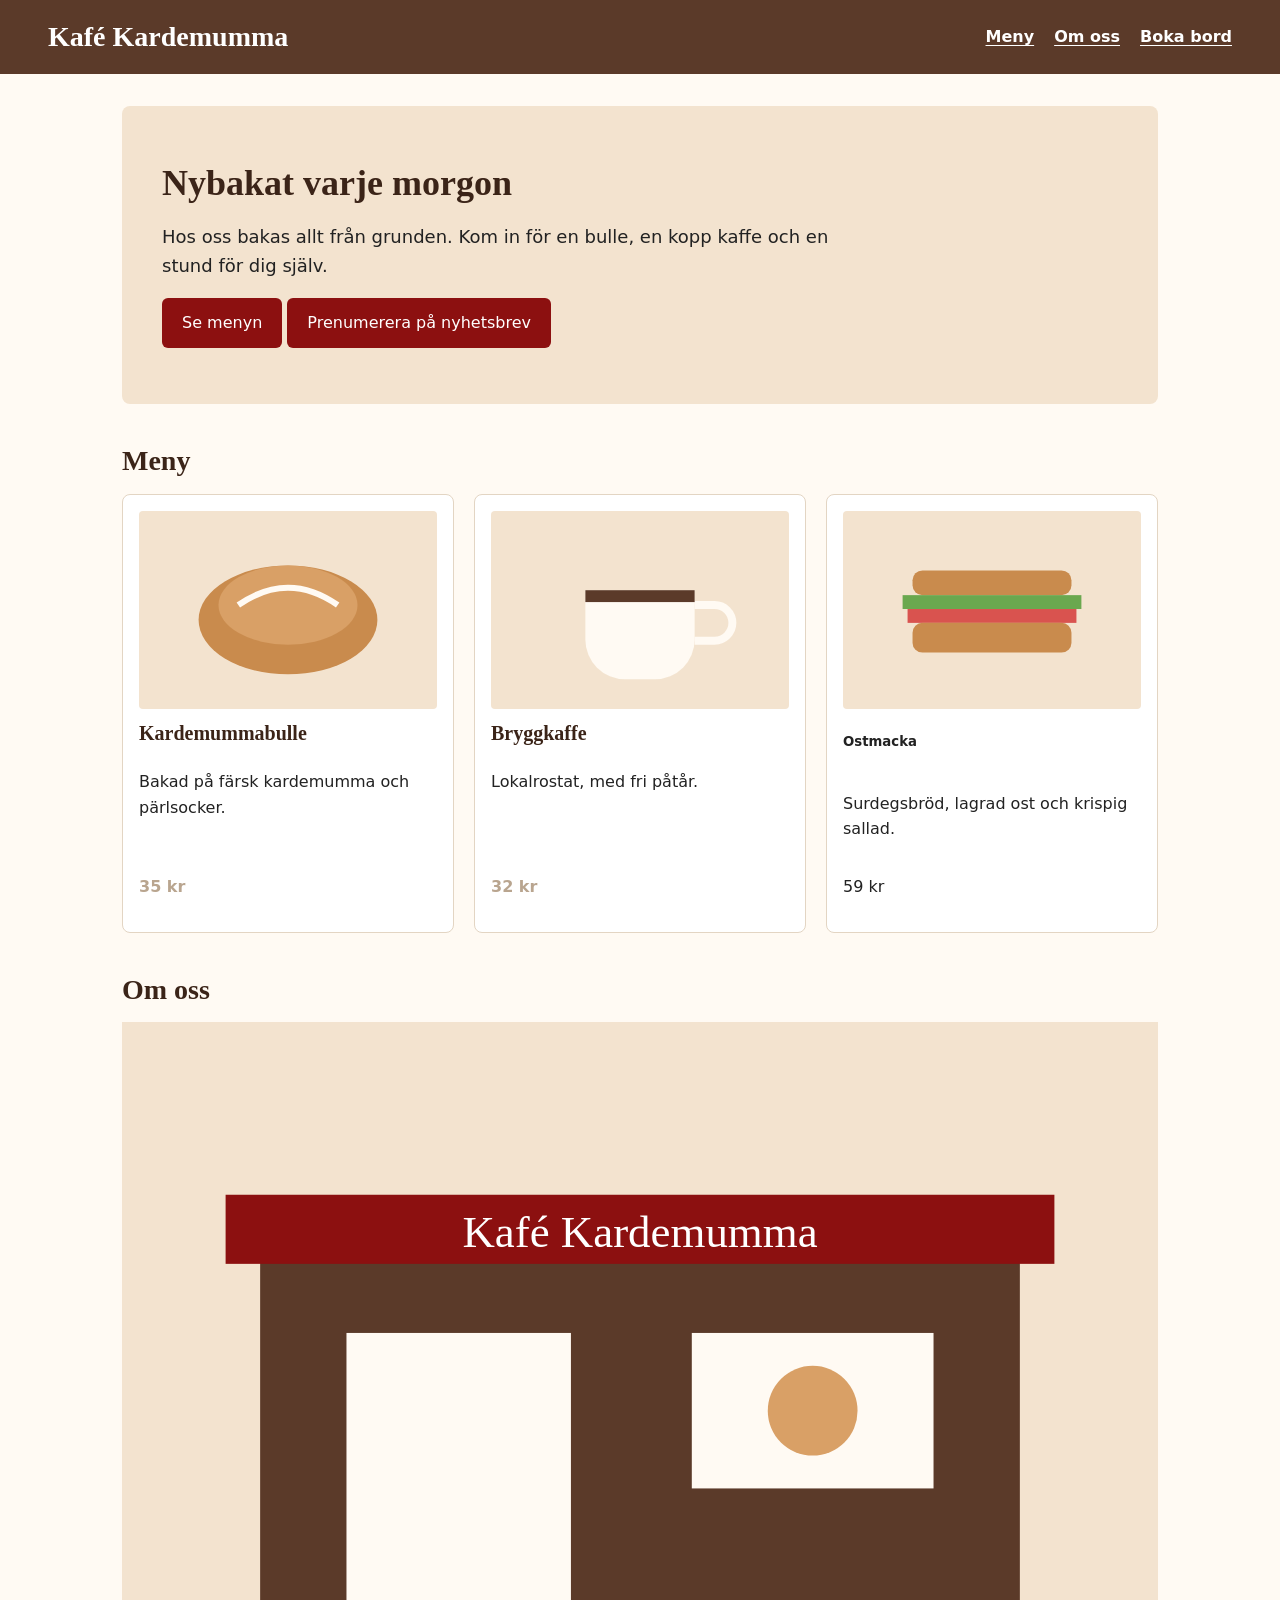
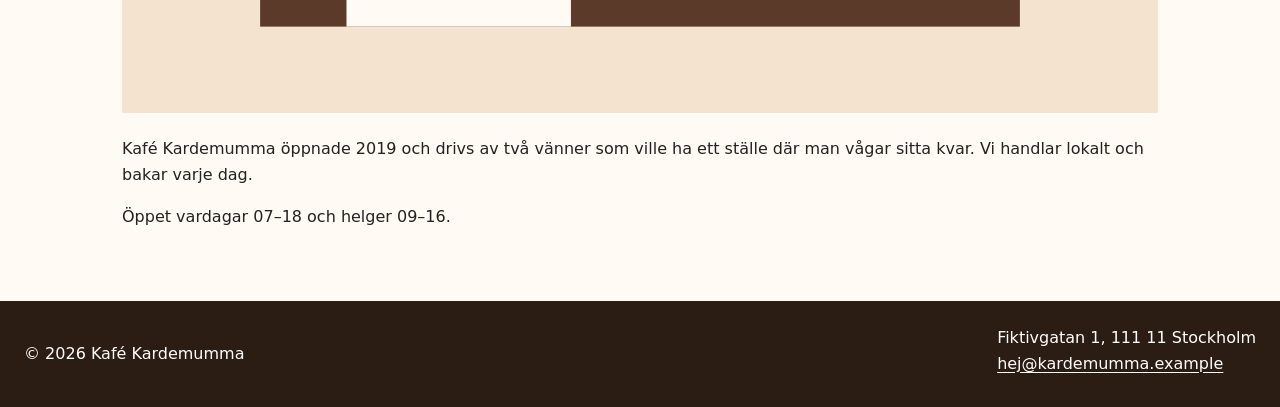
==== index.html @ 0b8ea447 "Add files via upload" ====
<!DOCTYPE html>
<html lang="sv">
<head>
  <meta charset="UTF-8">
  <meta name="viewport" content="width=device-width, initial-scale=1.0">
  <title>Kafé Kardemumma – fika i hjärtat av Stockholm</title>
  <link rel="stylesheet" href="css/variables.css">
  <link rel="stylesheet" href="css/base.css">
  <link rel="stylesheet" href="css/layout.css">
  <link rel="stylesheet" href="css/components.css">
</head>
<body>
  <header>
    <h1>Kafé Kardemumma</h1>
    <nav aria-label="Huvudmeny">
      <ul>
        <li><a href="#meny">Meny</a></li>
        <li><a href="#om-oss">Om oss</a></li>
        <li><a href="kontakt.htm">Boka bord</a></li>
      </ul>
    </nav>
  </header>

  <main>
    <section id="hero">
      <h2>Nybakat varje morgon</h2>
      <p>Hos oss bakas allt från grunden. Kom in för en bulle, en kopp kaffe och en stund för dig själv.</p>
      <a href="#meny" class="knapp">Se menyn</a>
      <div class="knapp" onclick="alert('Hej!')">Prenumerera på nyhetsbrev</div>
    </section>

    <section id="meny">
      <h2>Meny</h2>
      <div class="meny-lista">
      <article>
        <img src="images/bulle.svg" alt="Illustration av en kardemummabulle">
        <h3>Kardemummabulle</h3>
        <p>Bakad på färsk kardemumma och pärlsocker.</p>
        <p class="pris">35 kr</p>
      </article>
      <article>
        <img src="images/kaffe.svg">
        <h3>Bryggkaffe</h3>
        <p>Lokalrostat, med fri påtår.</p>
        <p class="pris">32 kr</p>
      </article>
      <article>
        <img src="images/smorgas.svg" alt="Illustration av en smörgås">
        <h5>Ostmacka</h5>
        <p>Surdegsbröd, lagrad ost och krispig sallad.</p>
        <p class="priss">59 kr</p>
      </article>
      </div>
    </section>

    <section id="meny">
      <h2>Om oss</h2>
      <img src="images/kafe.svg" alt="Illustration av Kafé Kardemummas fasad">
      <p>Kafé Kardemumma öppnade 2019 och drivs av två vänner som ville ha ett ställe där man vågar sitta kvar. Vi handlar lokalt och bakar varje dag.</p>
      <p>Öppet vardagar 07–18 och helger 09–16.</p>
    </section>
  </main>

  <footer>
    <p>&copy; 2026 Kafé Kardemumma</p>
    <address>
      Fiktivgatan 1, 111 11 Stockholm<br>
      <a href="mailto:hej@kardemumma.example">hej@kardemumma.example</a>
    </address>
  </footer>
</body>
</html>
---- css/variables.css ----
/* Designtokens från Kafé Kardemummas design. Ändra här – det slår igenom överallt. */
:root {
  /* Färger */
  --color-primary: #8c1010;
  --color-primary-dark: #5e0a0a;
  --color-brown: #5b3a29;
  --color-brown-dark: #2b1c14;
  --color-heading: #3b2418;
  --color-text: #222222;
  --color-bg: #fffaf3;
  --color-surface: #ffffff;
  --color-tint: #f3e3cf;
  --color-border: #e3d5c3;
  --color-input-border: #8a7a6a;
  --color-focus: #1a73e8;

  /* Typografi */
  --font-body: system-ui, -apple-system, "Segoe UI", Roboto, sans-serif;
  --font-heading: Georgia, "Times New Roman", serif;
  --fs-base: 1rem;
  --fs-lead: 1.125rem;
  --fs-h3: 1.25rem;
  --fs-h2: 1.75rem;
  --fs-hero: 2.25rem;

  /* Avstånd (8-punktsskala) */
  --space-1: 8px;
  --space-2: 16px;
  --space-3: 24px;
  --space-4: 32px;
  --space-5: 48px;

  /* Övrigt */
  --radius: 8px;
  --radius-sm: 6px;
  --max-width: 1100px;
}
---- css/base.css ----
/* Grundregler: reset, body, rubriker, länkar */
*,
*::before,
*::after {
  box-sizing: border-box;
}

body {
  margin: 0;
  font-family: var(--font-body);
  font-size: var(--fs-base);
  line-height: 1.6;
  color: var(--color-text);
  background-color: var(--color-bg);
}

h1,
h2,
h3 {
  font-family: var(--font-heading);
  line-height: 1.2;
  color: var(--color-heading);
}

h2 {
  font-size: var(--fs-h2);
  margin: 0 0 var(--space-2);
}

h3 {
  font-size: var(--fs-h3);
  margin: 12px 0 var(--space-1);
}

a {
  color: var(--color-primary);
  text-underline-offset: 3px;
}

a:hover {
  color: var(--color-primary-dark);
}

a:focus-visible,
button:focus-visible,
input:focus-visible,
select:focus-visible,
textarea:focus-visible {
  outline: 3px solid var(--color-focus);
  outline-offset: 2px;
}

img {
  max-width: 100%;
  height: auto;
}

address {
  font-style: normal;
}
---- css/layout.css ----
/* Layout: sidans stora delar. Flexbox och Grid. Mobile first. */
header {
  display: flex;
  flex-wrap: wrap;
  align-items: center;
  justify-content: space-between;
  gap: var(--space-1) var(--space-3);
  background-color: var(--color-brown);
  color: #ffffff;
  padding: var(--space-2) var(--space-3);
}

header h1 {
  margin: 0;
  color: #ffffff;
  font-size: 1.75rem;
}

nav ul {
  display: flex;
  gap: 20px;
  list-style: none;
  margin: 0;
  padding: 0;
}

main {
  padding: var(--space-3);
  max-width: var(--max-width);
  margin: 0 auto;
}

section {
  margin-bottom: 40px;
}

.meny-lista {
  display: grid;
  grid-template-columns: repeat(auto-fit, minmax(240px, 1fr));
  gap: 20px;
}

#om-oss {
  display: grid;
  grid-template-columns: 1fr;
  gap: var(--space-1) var(--space-4);
}

#om-oss h2 {
  grid-column: 1 / -1;
}

footer {
  display: flex;
  flex-wrap: wrap;
  justify-content: space-between;
  gap: var(--space-2);
  background-color: var(--color-brown-dark);
  color: #ffffff;
  padding: var(--space-3);
}

@media (min-width: 600px) {
  main {
    padding: var(--space-4);
  }
}

@media (min-width: 900px) {
  header {
    padding: 20px var(--space-5);
  }

  #om-oss {
    grid-template-columns: 1fr 1fr;
    align-items: start;
  }

  #om-oss img {
    grid-row: 2 / span 2;
    grid-column: 2;
  }
}

#om-oss p {
  width: 640px;
}
---- css/components.css ----
/* Komponenter: återanvändbara delar (nav-länkar, kort, knapp, hero, formulär) */
nav a {
  color: #ffffff;
  font-weight: 600;
}

footer a {
  color: #ffffff;
}

.knapp {
  display: inline-block;
  background-color: var(--color-primary);
  color: #ffffff;
  padding: 12px 20px;
  border: 0;
  border-radius: var(--radius-sm);
  text-decoration: none;
  font: inherit;
  cursor: pointer;
}

.knapp:hover {
  background-color: var(--color-primary-dark);
  color: #ffffff;
}

/* Kort */
article {
  display: flex;
  flex-direction: column;
  background-color: var(--color-surface);
  border: 1px solid var(--color-border);
  border-radius: var(--radius);
  padding: var(--space-2);
}

article img,
#om-oss img {
  border-radius: 4px;
}

.pris {
  margin-top: auto;
  font-weight: 700;
  color: #b9a58f;
}

/* Hero */
#hero {
  background-color: var(--color-tint);
  padding: var(--space-4) var(--space-3);
  border-radius: var(--radius);
}

#hero p {
  font-size: var(--fs-lead);
  max-width: 60ch;
}

@media (min-width: 600px) {
  #hero {
    padding: 56px 40px;
  }

  #hero h2 {
    font-size: var(--fs-hero);
  }
}

/* Formulär */
.falt,
.val {
  margin-bottom: var(--space-2);
}

label {
  display: block;
  font-weight: 600;
  margin-bottom: 4px;
}

.val label {
  display: inline;
  font-weight: 400;
  margin-left: var(--space-1);
}

input[type="text"],
input[type="email"],
input[type="tel"],
input[type="date"],
select,
textarea {
  width: 100%;
  max-width: 28rem;
  padding: 10px 12px;
  border: 2px solid var(--color-input-border);
  border-radius: var(--radius-sm);
  font: inherit;
}

fieldset {
  border: 1px solid var(--color-border);
  border-radius: var(--radius);
  margin: 0 0 var(--space-2);
  padding: 12px var(--space-2);
}

legend {
  font-weight: 700;
  padding: 0 var(--space-1);
}
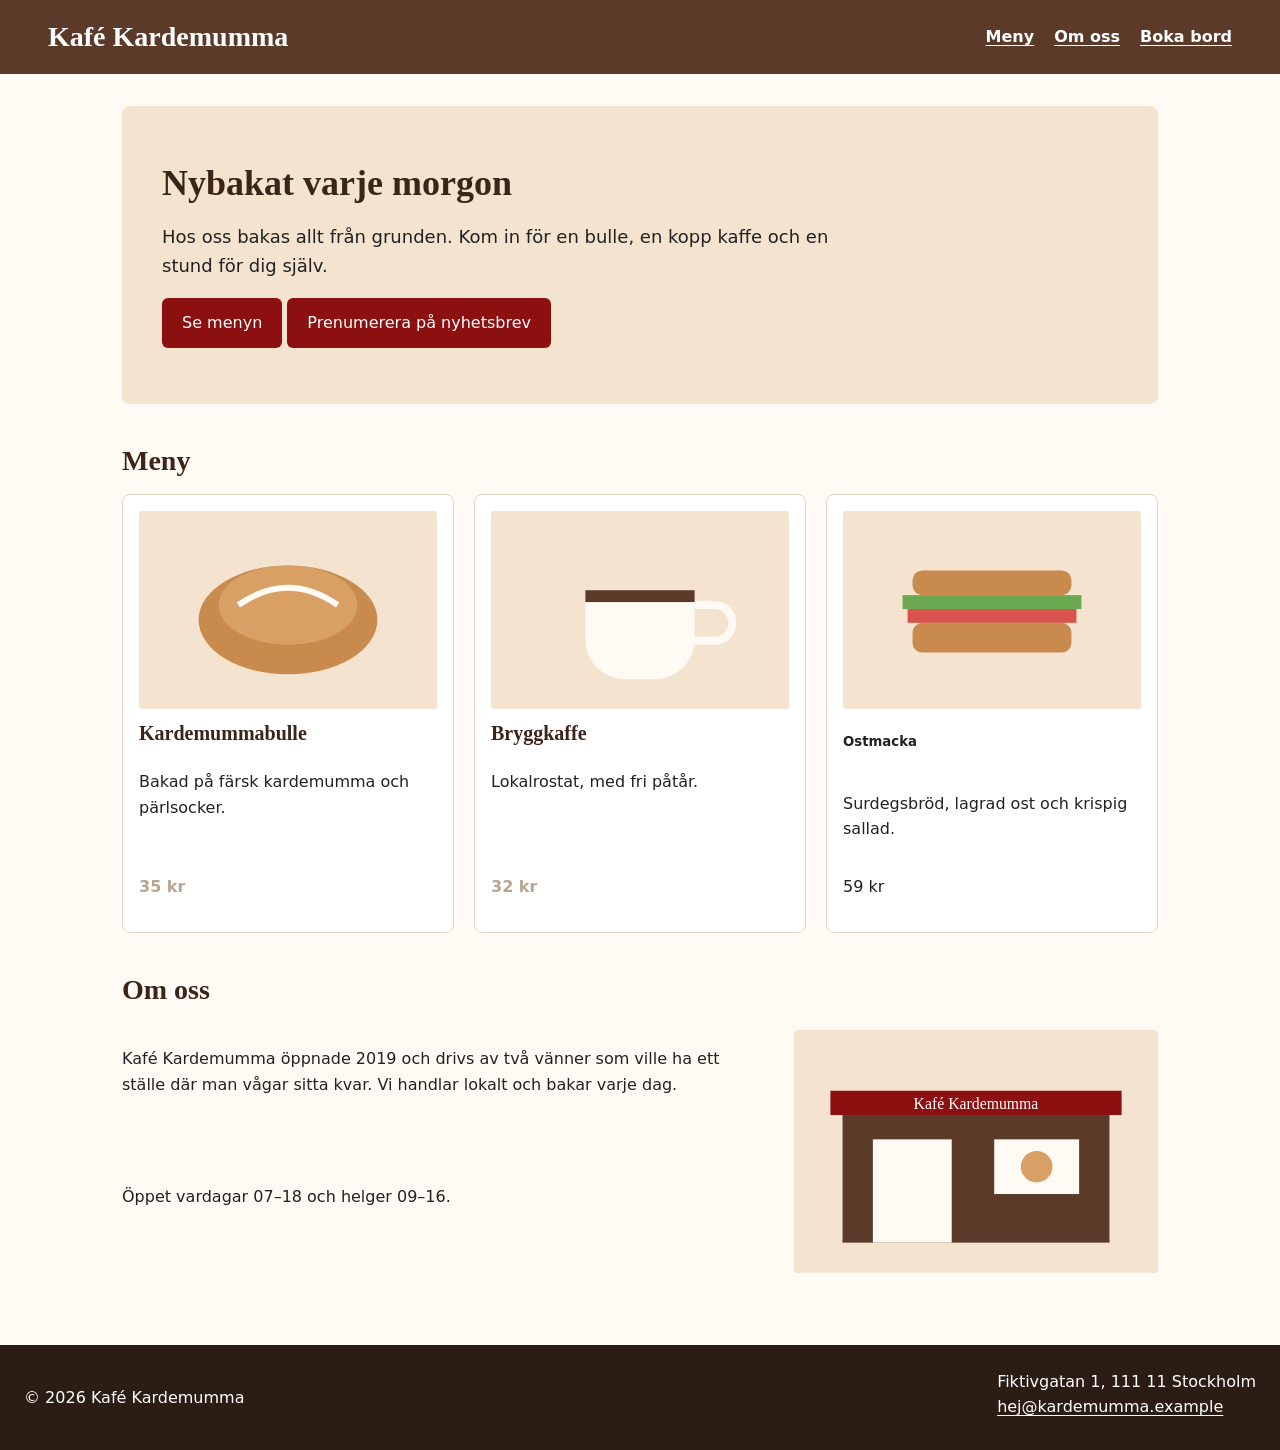
==== commit 2f8b9623: "rätta dubblerat id" ====
--- a/index.html
+++ b/index.html
@@ -53,7 +53,7 @@
       </div>
     </section>
 
-    <section id="meny">
+    <section id="om-oss">
       <h2>Om oss</h2>
       <img src="images/kafe.svg" alt="Illustration av Kafé Kardemummas fasad">
       <p>Kafé Kardemumma öppnade 2019 och drivs av två vänner som ville ha ett ställe där man vågar sitta kvar. Vi handlar lokalt och bakar varje dag.</p>
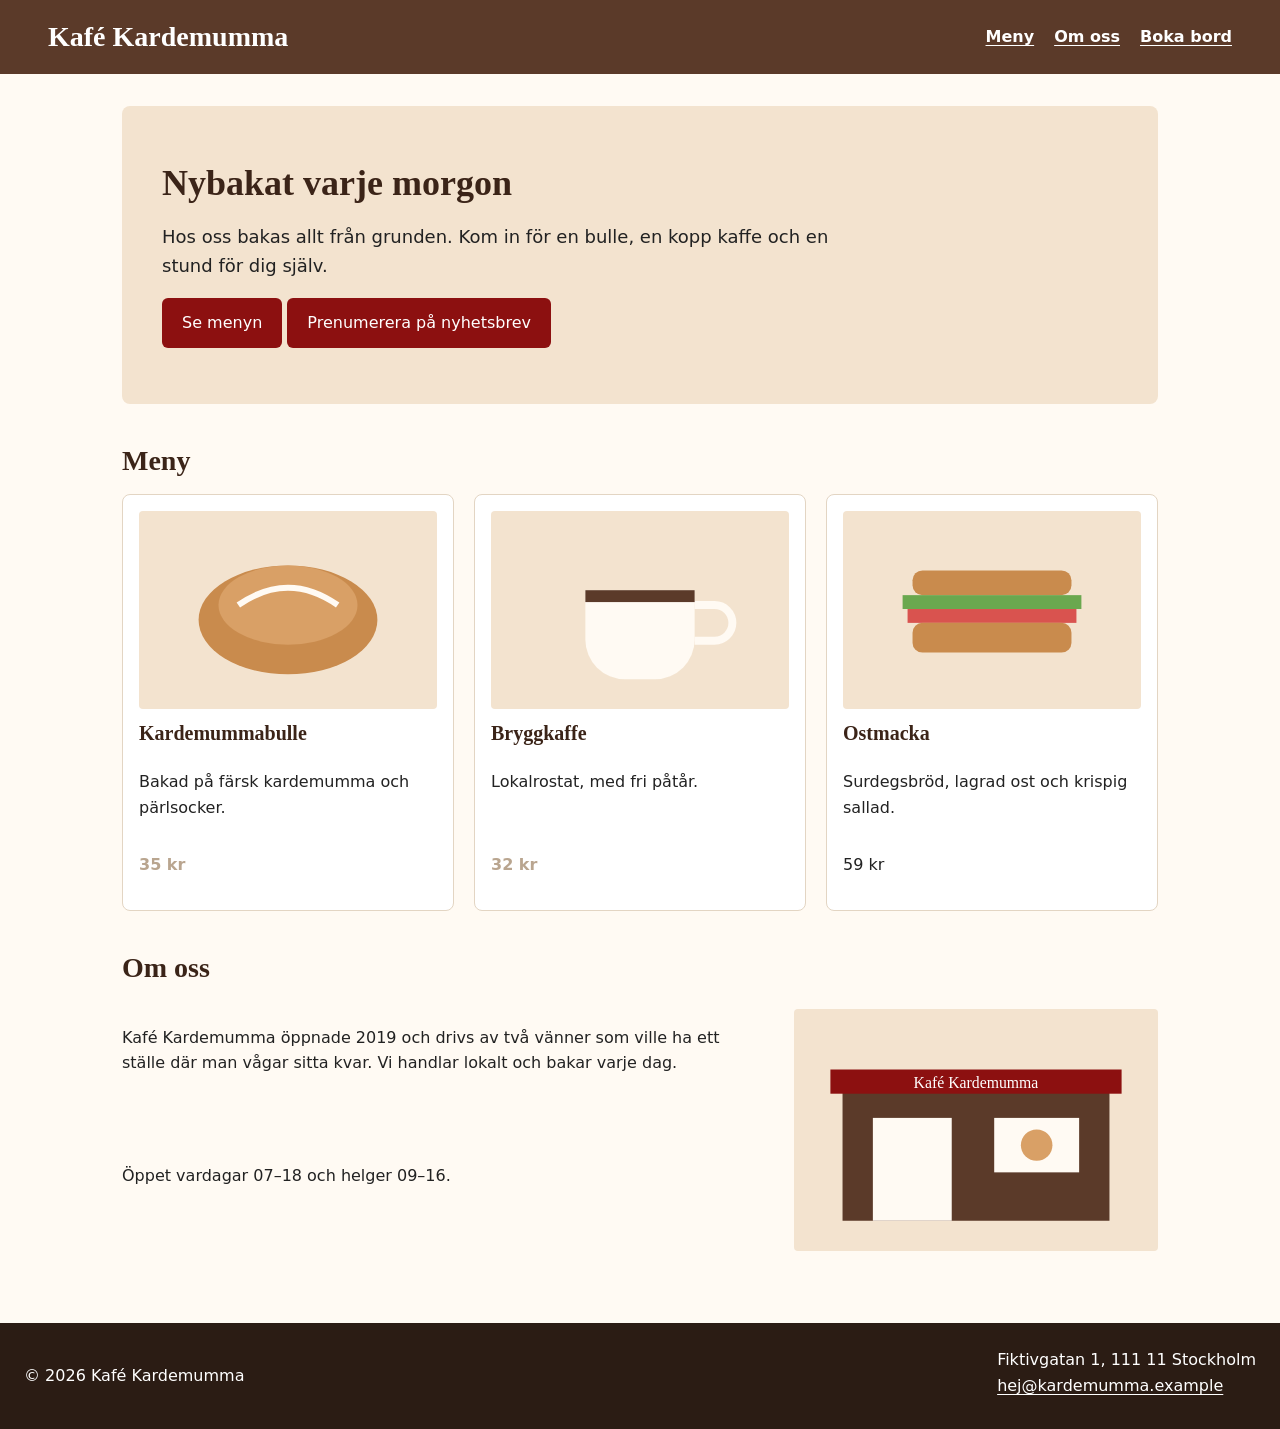
==== commit b96b900e: "rätta till h3 i ostmacka-artikel" ====
--- a/index.html
+++ b/index.html
@@ -39,14 +39,14 @@
         <p class="pris">35 kr</p>
       </article>
       <article>
-        <img src="images/kaffe.svg">
+        <img src="images/kaffe.svg" alt="Illustration av en kaffekopp">
         <h3>Bryggkaffe</h3>
         <p>Lokalrostat, med fri påtår.</p>
         <p class="pris">32 kr</p>
       </article>
       <article>
         <img src="images/smorgas.svg" alt="Illustration av en smörgås">
-        <h5>Ostmacka</h5>
+        <h3>Ostmacka</h3>
         <p>Surdegsbröd, lagrad ost och krispig sallad.</p>
         <p class="priss">59 kr</p>
       </article>
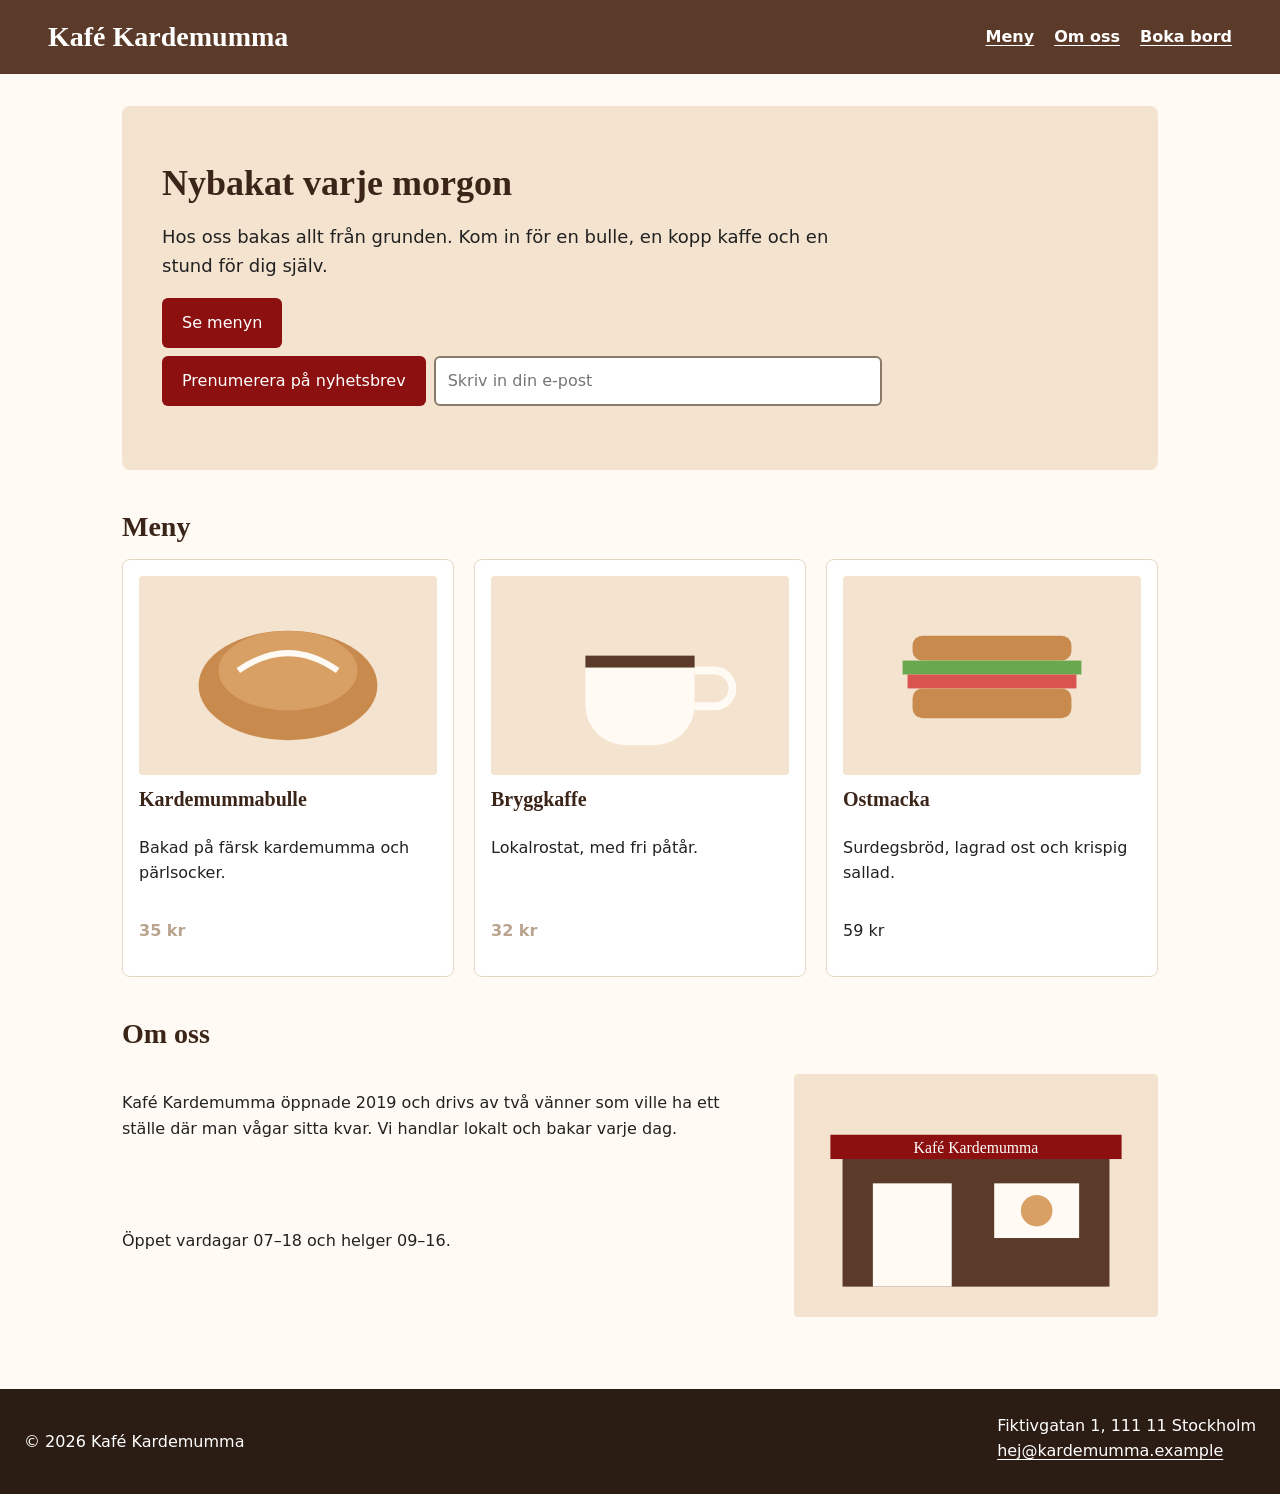
==== commit d739e52c: "rätta div-knapp till epost-formulär, uppdatera kvalitetslista" ====
--- a/index.html
+++ b/index.html
@@ -26,7 +26,11 @@
       <h2>Nybakat varje morgon</h2>
       <p>Hos oss bakas allt från grunden. Kom in för en bulle, en kopp kaffe och en stund för dig själv.</p>
       <a href="#meny" class="knapp">Se menyn</a>
-      <div class="knapp" onclick="alert('Hej!')">Prenumerera på nyhetsbrev</div>
+      <form class="form-nyhetsbrev">
+        <label for="email" class="visually-hidden">E-post</label>
+        <input type="email" id="email" name="email" placeholder="Skriv in din e-post" required>
+        <button type="submit" class="knapp">Prenumerera på nyhetsbrev</button>
+      </form>
     </section>
 
     <section id="meny">
--- a/css/components.css
+++ b/css/components.css
@@ -69,6 +69,29 @@
 }
 
 /* Formulär */
+.form-nyhetsbrev {
+  padding: var(--space-1) 0;
+  display: flex;
+  gap: 0.5rem;
+  flex-wrap: wrap;
+}
+
+.form-nyhetsbrev button {
+  order: -1;
+}
+
+.visually-hidden {
+  position: absolute;
+  width: 1px;
+  height: 1px;
+  padding: 0;
+  margin: -1px;
+  overflow: hidden;
+  clip-path: inset(50%);
+  white-space: nowrap;
+  border: 0;
+}
+
 .falt,
 .val {
   margin-bottom: var(--space-2);
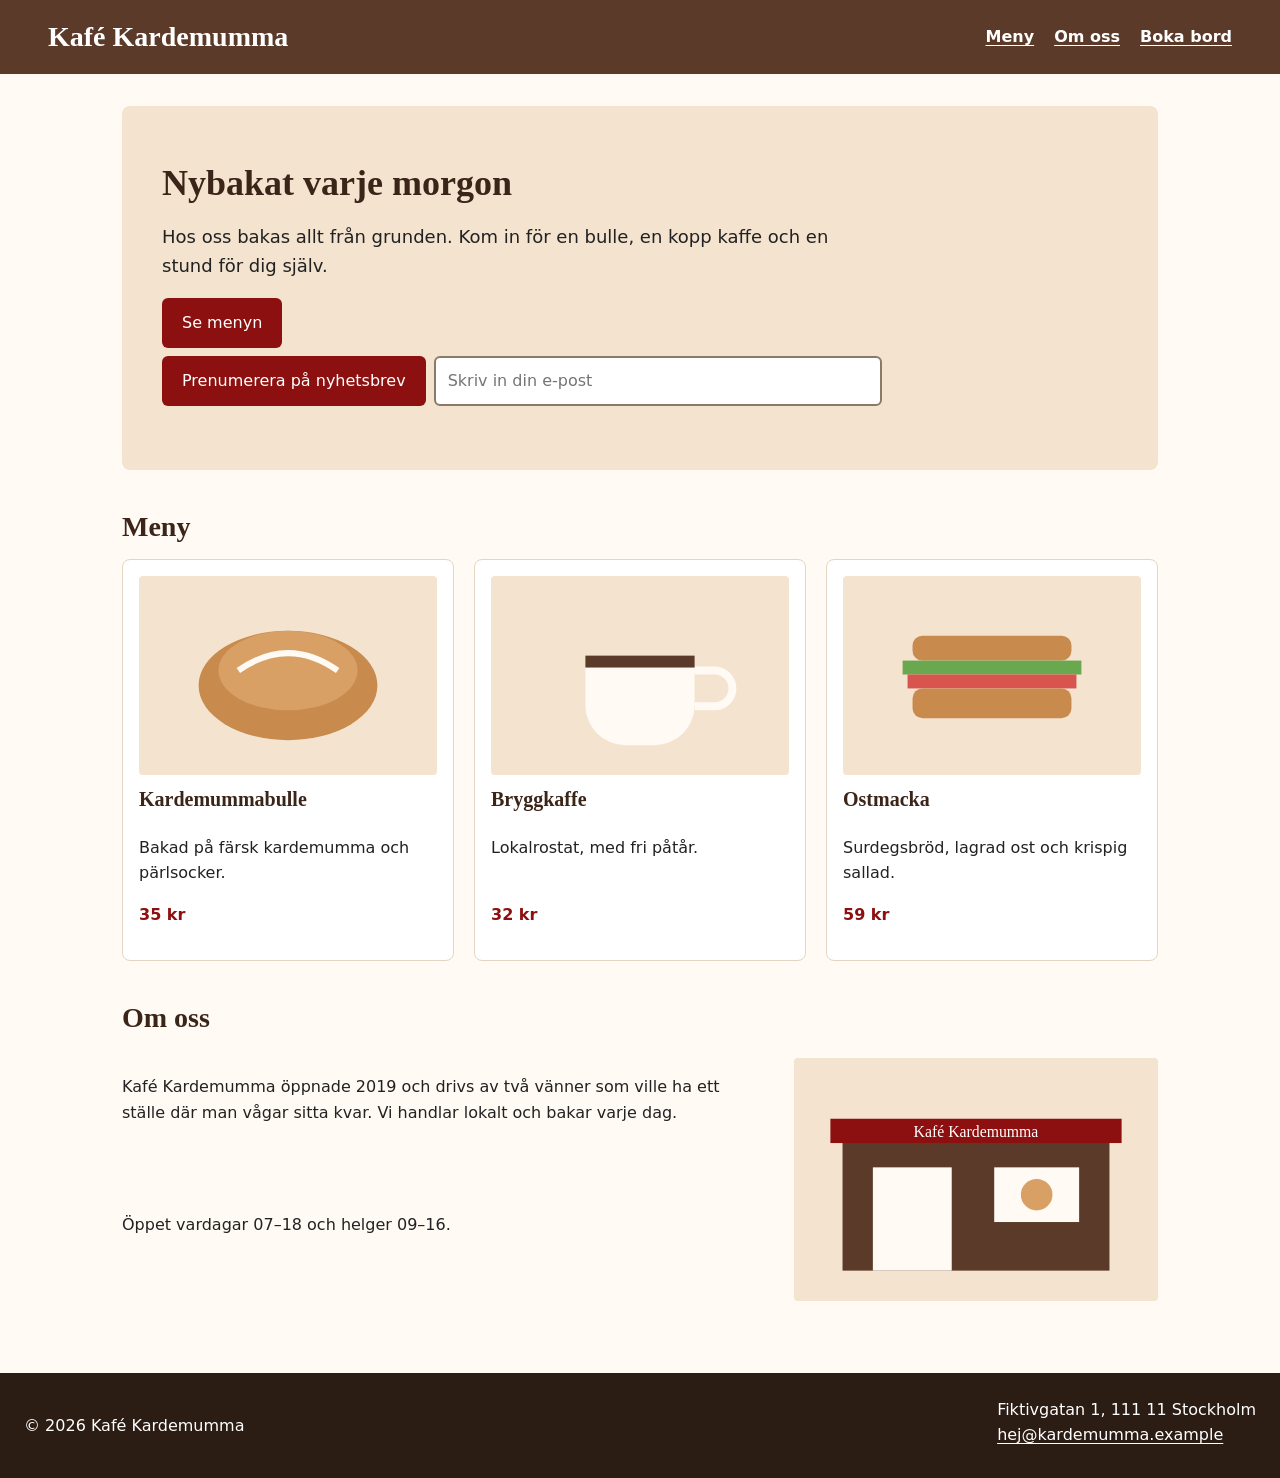
==== commit d754479a: "rätta class och färg för priser" ====
--- a/index.html
+++ b/index.html
@@ -16,7 +16,7 @@
       <ul>
         <li><a href="#meny">Meny</a></li>
         <li><a href="#om-oss">Om oss</a></li>
-        <li><a href="kontakt.htm">Boka bord</a></li>
+        <li><a href="kontakt.html">Boka bord</a></li>
       </ul>
     </nav>
   </header>
@@ -52,7 +52,7 @@
         <img src="images/smorgas.svg" alt="Illustration av en smörgås">
         <h3>Ostmacka</h3>
         <p>Surdegsbröd, lagrad ost och krispig sallad.</p>
-        <p class="priss">59 kr</p>
+        <p class="pris">59 kr</p>
       </article>
       </div>
     </section>
--- a/css/components.css
+++ b/css/components.css
@@ -43,7 +43,7 @@
 .pris {
   margin-top: auto;
   font-weight: 700;
-  color: #b9a58f;
+  color: var(--color-primary);
 }
 
 /* Hero */
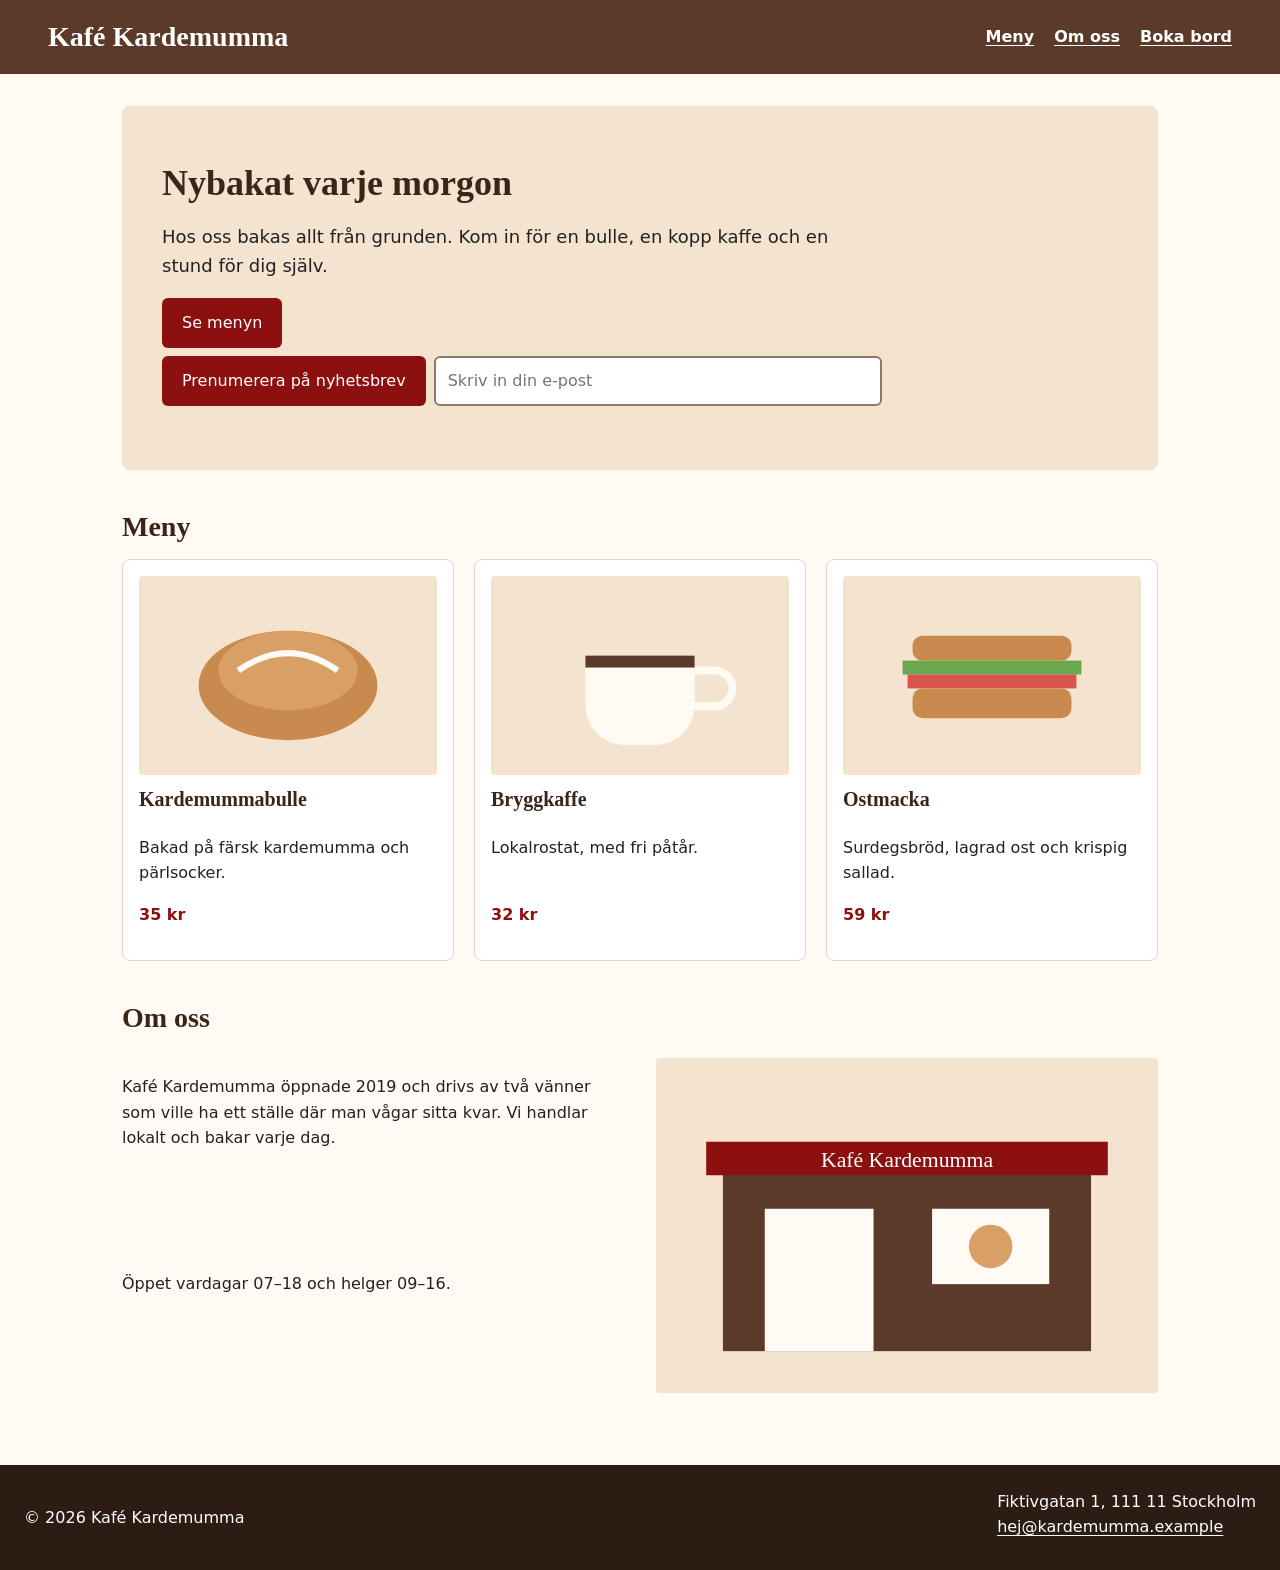
==== commit 1cd7c3a8: "lägg till kommentar på prenumerera-knapp, uppdatera kvalitetslista" ====
--- a/index.html
+++ b/index.html
@@ -26,7 +26,9 @@
       <h2>Nybakat varje morgon</h2>
       <p>Hos oss bakas allt från grunden. Kom in för en bulle, en kopp kaffe och en stund för dig själv.</p>
       <a href="#meny" class="knapp">Se menyn</a>
-      <form class="form-nyhetsbrev">
+      <!-- div-knapp ändrad till form/button med label som endast är visuellt dold för 
+       bättre utseende men syns i html för tillgänglighet (se css) -->
+      <form class="form-nyhetsbrev" action="#" method="post">
         <label for="email" class="visually-hidden">E-post</label>
         <input type="email" id="email" name="email" placeholder="Skriv in din e-post" required>
         <button type="submit" class="knapp">Prenumerera på nyhetsbrev</button>
--- a/css/layout.css
+++ b/css/layout.css
@@ -81,7 +81,3 @@
     grid-column: 2;
   }
 }
-
-#om-oss p {
-  width: 640px;
-}
